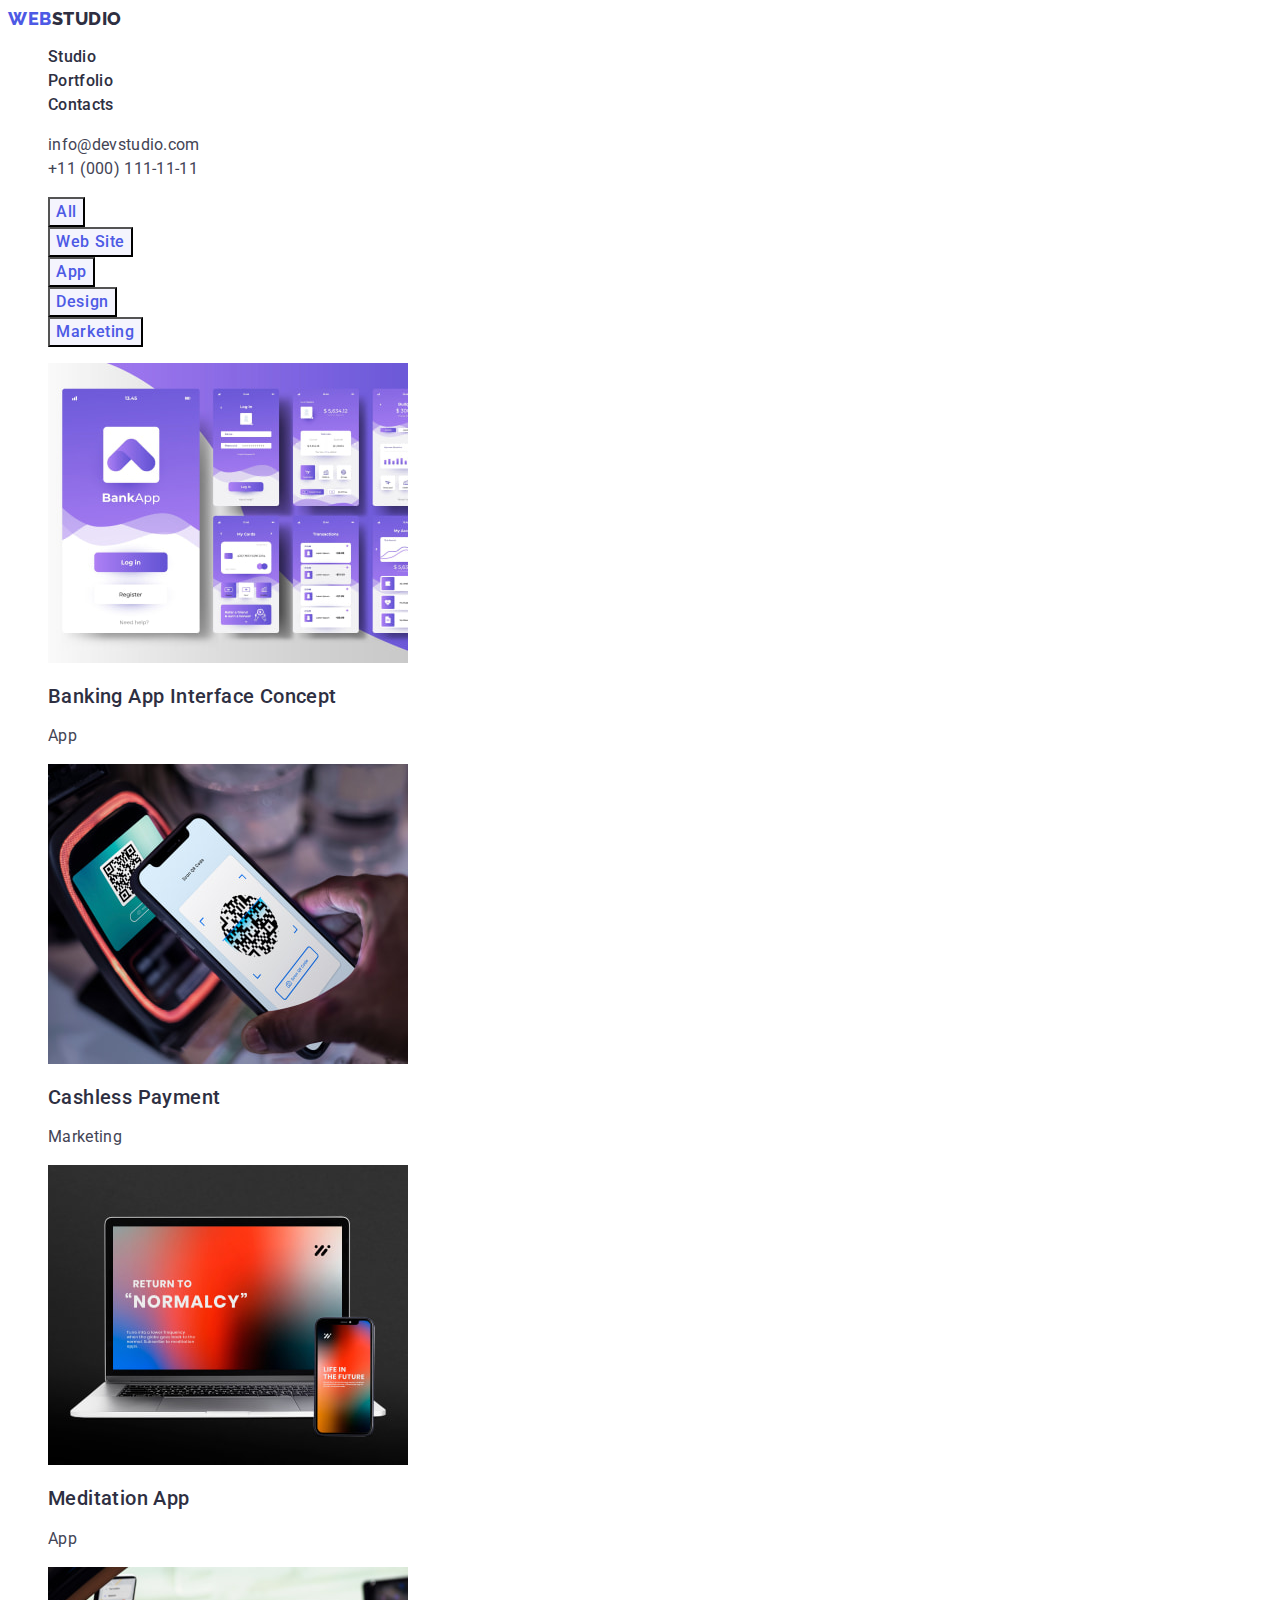
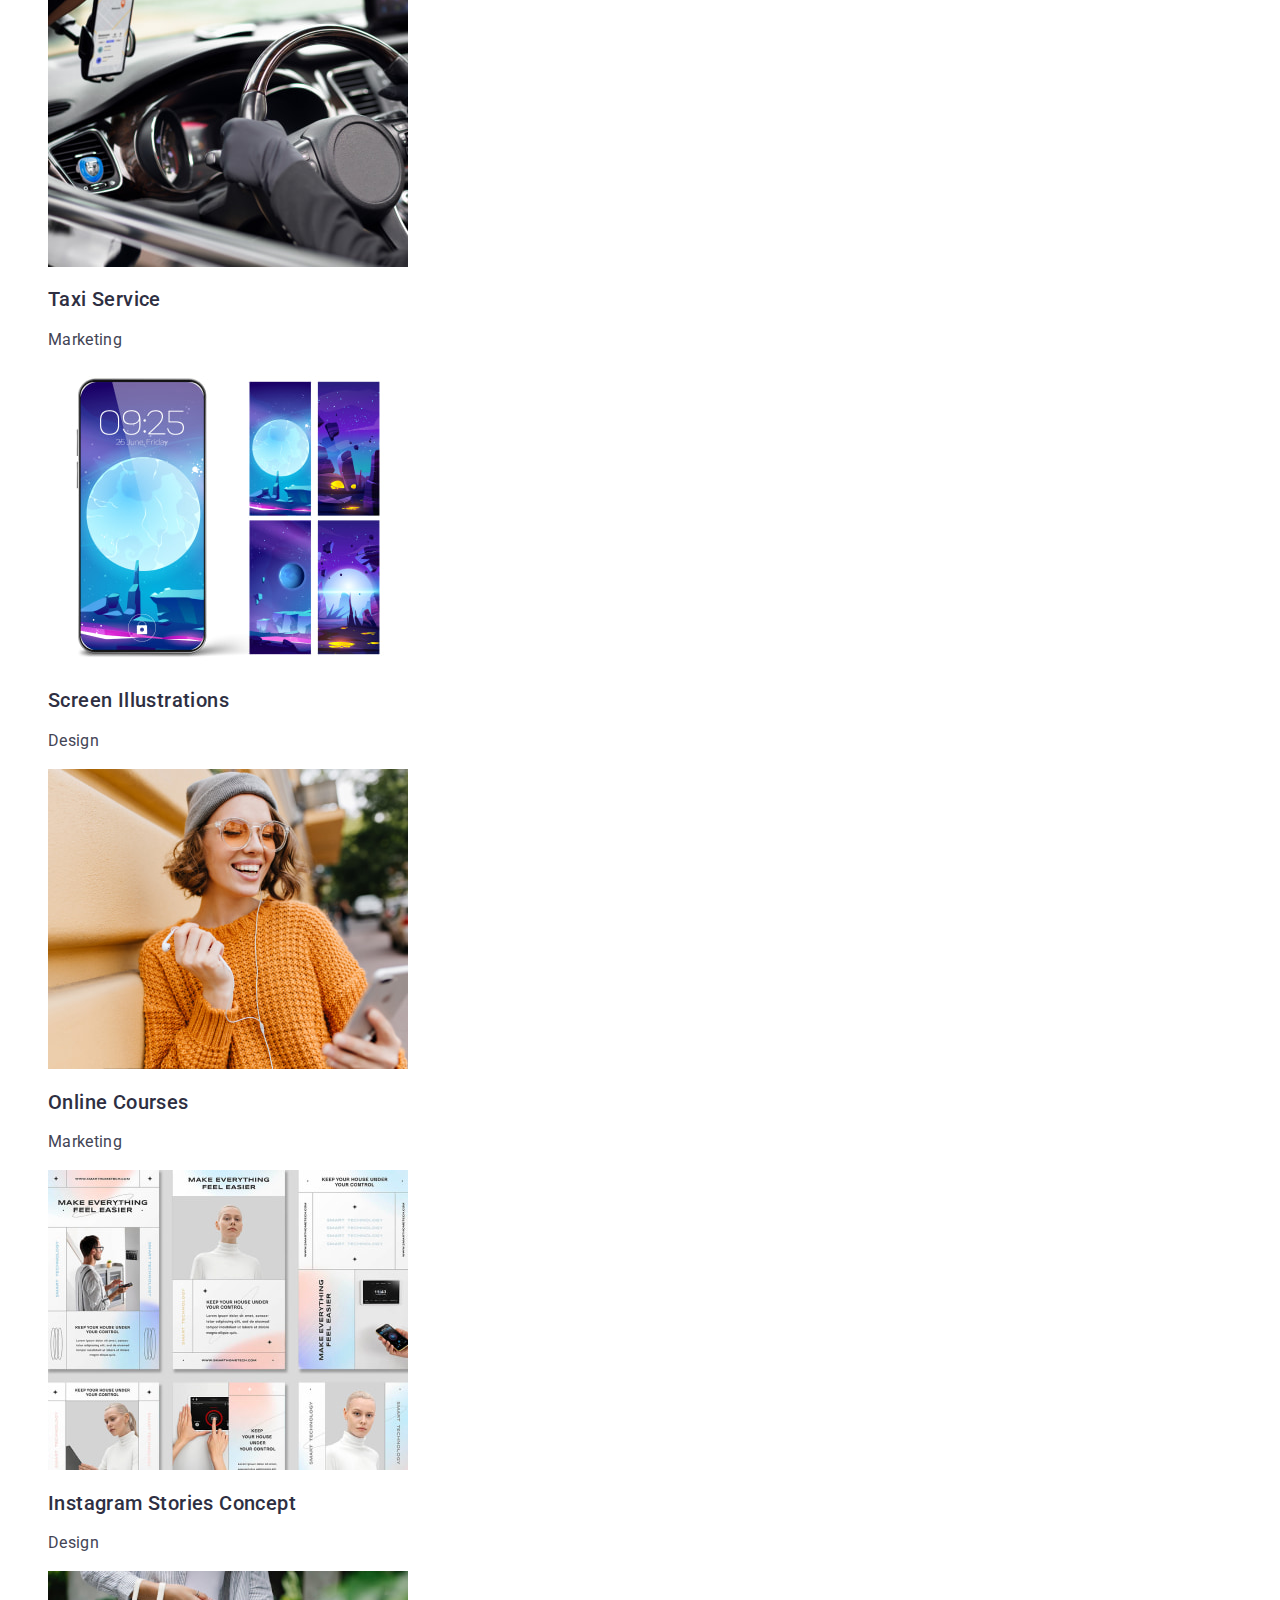
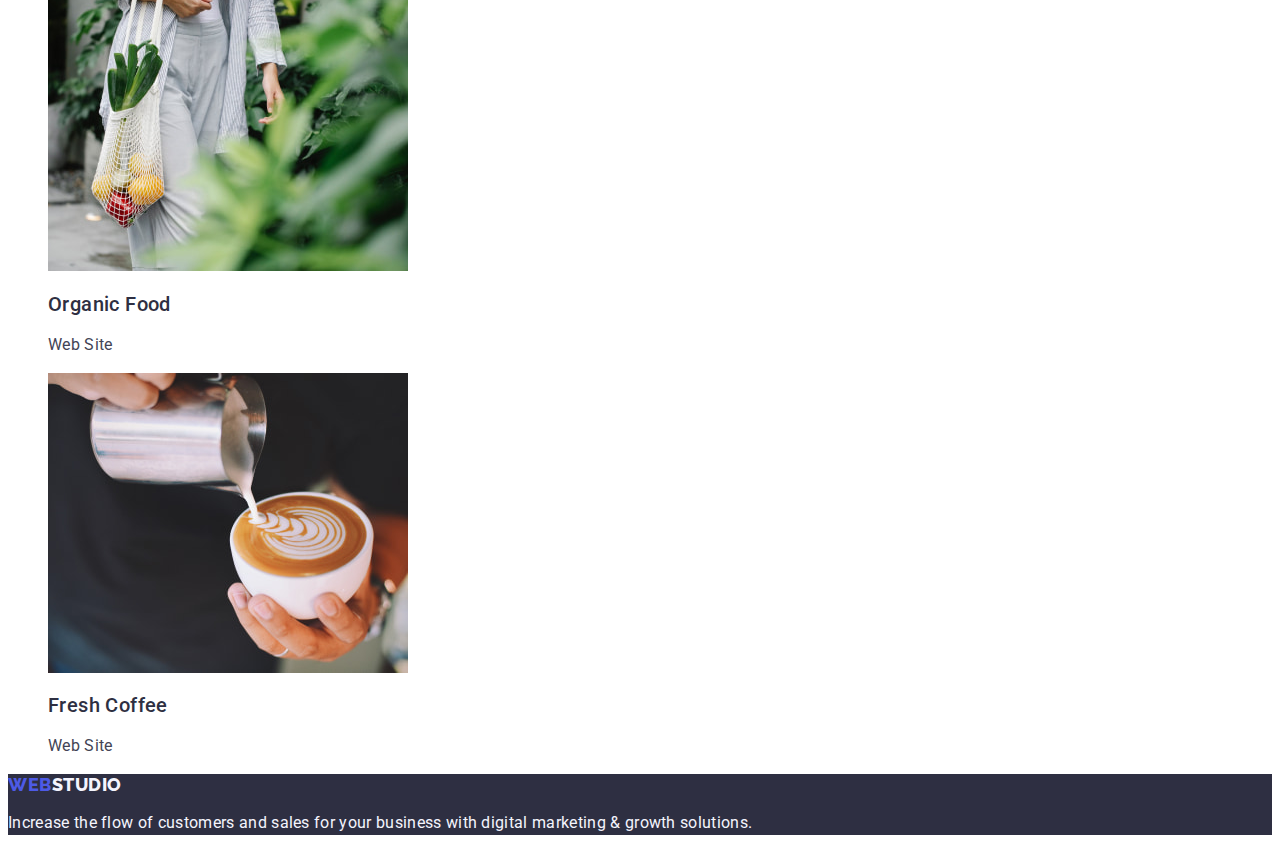
==== portfolio.html @ 28e4c21c "Initial commit" ====
<!DOCTYPE html>
<html lang="en">
  <head>
    <meta charset="UTF-8" />
    <meta name="viewport" content="width=device-width, initial-scale=1.0" />
    <title>Portfolio</title>
    <!-- Fonts -->
    <link rel="preconnect" href="https://fonts.googleapis.com" />
    <link rel="preconnect" href="https://fonts.gstatic.com" crossorigin />
    <link
      href="https://fonts.googleapis.com/css2?family=Montserrat:wght@400;700&family=Raleway:wght@800&family=Roboto:wght@400;500;700;900&display=swap"
      rel="stylesheet"
    />
    <!-- Custom styles -->
    <link rel="stylesheet" href="./css/styles.css" />
  </head>
  <body>
    <!-- Header -->
    <header class="header">
      <!-- navigation menu -->
      <nav class="nav">
        <!-- Site logo -->
        <a class="logo link" href="./index.html"
          >Web<span class="span-logo">Studio</span>
        </a>
        <ul class="list">
          <li>
            <a href="./index.html" class="nav-item link">Studio</a>
          </li>
          <li>
            <a href="./portfolio.html" class="nav-item link">Portfolio</a>
          </li>
          <li><a href="" class="nav-item link">Contacts</a></li>
        </ul>
      </nav>
      <!-- phone and e-mail -->
      <address class="address-block">
        <ul class="list">
          <li>
            <a href="mailto:info@devstudio.com" class="address-item link"
              >info@devstudio.com</a
            >
          </li>
          <li>
            <a href="tel:+110001111111" class="address-item link"
              >+11 (000) 111-11-11</a
            >
          </li>
        </ul>
      </address>
    </header>

    <!-- Main section -->
    <main>
      <section>
        <h1 hidden>Portfolio</h1>
        <ul class="list">
          <li>
            <button class="portfolio-list-item" type="button">All</button>
          </li>
          <li>
            <button class="portfolio-list-item" type="button">Web Site</button>
          </li>
          <li>
            <button class="portfolio-list-item" type="button">App</button>
          </li>
          <li>
            <button class="portfolio-list-item" type="button">Design</button>
          </li>
          <li>
            <button class="portfolio-list-item" type="button">Marketing</button>
          </li>
        </ul>
        <!-- Our projects -->
        <ul class="list">
          <li>
            <a class="link" href="./portfolio.html">
              <img
                src="./images/portfolio/img-1.jpg"
                alt="bank app interface"
                width="360"
                height="300"
              />
              <h2 class="project-name">Banking App Interface Concept</h2>
              <p class="project-type">App</p>
            </a>
          </li>
          <li>
            <a class="link" href="./portfolio.html">
              <img
                src="./images/portfolio/img-2.jpg"
                alt="Payment process"
                width="360"
                height="300"
              />
              <h2 class="project-name">Cashless Payment</h2>
              <p class="project-type">Marketing</p>
            </a>
          </li>
          <li>
            <a class="link" href="./portfolio.html">
              <img
                src="./images/portfolio/img-3.jpg"
                alt="Notepad"
                width="360"
                height="300"
              />
              <h2 class="project-name">Meditation App</h2>
              <p class="project-type">App</p>
            </a>
          </li>
          <li>
            <a class="link" href="./portfolio.html">
              <img
                src="./images/portfolio/img-4.jpg"
                alt="Driver place"
                width="360"
                height="300"
              />
              <h2 class="project-name">Taxi Service</h2>
              <p class="project-type">Marketing</p>
            </a>
          </li>
          <li>
            <a class="link" href="./portfolio.html">
              <img
                src="./images/portfolio/img-5.jpg"
                alt="Phone picture"
                width="360"
                height="300"
              />
              <h2 class="project-name">Screen Illustrations</h2>
              <p class="project-type">Design</p>
            </a>
          </li>
          <li>
            <a class="link" href="./portfolio.html">
              <img
                src="./images/portfolio/img-6.jpg"
                alt="Happy person"
                width="360"
                height="300"
              />
              <h2 class="project-name">Online Courses</h2>
              <p class="project-type">Marketing</p>
            </a>
          </li>
          <li>
            <a class="link" href="./portfolio.html">
              <img
                src="./images/portfolio/img-7.jpg"
                alt="Project structure"
                width="360"
                height="300"
              />
              <h2 class="project-name">Instagram Stories Concept</h2>
              <p class="project-type">Design</p>
            </a>
          </li>
          <li>
            <a class="link" href="./portfolio.html">
              <img
                src="./images/portfolio/img-8.jpg"
                alt="Bag with fruits"
                width="360"
                height="300"
              />
              <h2 class="project-name">Organic Food</h2>
              <p class="project-type">Web Site</p>
            </a>
          </li>
          <li>
            <a class="link" href="./portfolio.html">
              <img
                src="./images/portfolio/img-9.jpg"
                alt="Coffee process"
                width="360"
                height="300"
              />
              <h2 class="project-name">Fresh Coffee</h2>
              <p class="project-type">Web Site</p>
            </a>
          </li>
        </ul>
      </section>
    </main>
    <!-- Footer -->
    <!-- Footer -->
    <footer class="footer">
      <!-- Site logo -->
      <a class="logo link" href="./index.html"
        >Web<span class="span-logo-footer">Studio</span>
      </a>
      <p class="footer-desc">
        Increase the flow of customers and sales for your business with digital
        marketing & growth solutions.
      </p>
    </footer>
  </body>
</html>
---- css/styles.css ----
:root {
    --bgc: #FFFFFF;
    --text-color: #4d5ae5;
    --dark-color: #2e2f42;
    --dark-blue-item: #434455;
    --color-light: #F4F4FD;
}

/* Base styles */
body {
    font-family: "Roboto", sans-serif;
    color: #434455;
    background-color: var(--bgc);
}



.link {
    text-decoration: none;
}

.list {
    list-style: none;
}

/* Advanced styles */

/* Nav */

.logo {
    font-family: "Raleway", sans-serif;
    font-weight: 800;
    font-size: 18px;
    line-height: 1.17;
    letter-spacing: 0.03em;
    text-transform: uppercase;
    color: var(--text-color);
}

.span-logo {
    color: var(--dark-color);
}

.nav-item {
    font-weight: 500;
    font-size: 16px;
    line-height: 1.5;
    letter-spacing: 0.02em;
    color: var(--dark-color);
}

.nav-item:hover,
.nav-item:focus {
    color: #404bbf;
}

/* Address */
.address-block {
    font-style: normal;
}

.address-item {
    font-size: 16px;
    line-height: 1.5;
    letter-spacing: 0.02em;
    color: var(--dark-blue-item);

}

.address-item:hover,
.address-item:focus {
    color: #404bbf;
}

/* Hero section */
.hero-section {
    background-color: var(--dark-color);
}

.hero-title {
    font-size: 56px;
    line-height: 1.07;
    text-align: center;
    letter-spacing: 0.02em;
    color: #ffffff;
}

.hero-button {
    background-color: #4D5AE5;
    font-family: "Roboto", sans-serif;
    font-weight: 500;
    font-size: 16px;
    line-height: 1.5;
    letter-spacing: 0.04em;
    color: #ffffff;
    cursor: pointer;
}

.hero-button:hover,
.hero-button:focus {
    background-color: #404BBF;
}

/* Benefits section */
.benefits-item {
    font-weight: 500;
    font-size: 20px;
    line-height: 1.2;
    letter-spacing: 0.02em;
    color: var(--dark-color);
}

.benefits-desc {
    font-size: 16px;
    line-height: 1.5;
    letter-spacing: 0.02em;
    color: var(--dark-blue-item);
}

/* Workflow section */
.workflow-title {
    font-size: 36px;
    line-height: 1.11;
    text-align: center;
    letter-spacing: 0.02em;
    text-transform: capitalize;
    color: var(--dark-color);
}

/* Our team section */
.team-section {
    background-color: #F4F4FD;
}

.team-item {
    background-color: #FFFFFF;
}

/* Footer section */
.footer {
    background-color: var(--dark-color);
}

.span-logo-footer {
    color: #f4f4fd
}

.footer-desc {
    line-height: 1.5;
    color: var(--color-light);
    letter-spacing: 0.02em;
}

/* Portfolio Main */
.portfolio-list-item {
    font-family: "Roboto", sans-serif;
    font-weight: 500;
    font-size: 16px;
    line-height: 1.5;
    letter-spacing: 0.04em;
    color: var(--text-color);
    background-color: var(--color-light);
}

.portfolio-list-item:hover,
.portfolio-list-item:focus {
    color: #FFFFFF;
    background-color: #404BBF;
    cursor: pointer
}

.project-name {
    font-weight: 500;
    font-size: 20px;
    line-height: 1.2;
    letter-spacing: 0.02em;
    color: var(--dark-color);
}

.project-type {
    font-size: 16px;
    line-height: 1.5;
    letter-spacing: 0.02em;
    color: var(--dark-blue-item);
}
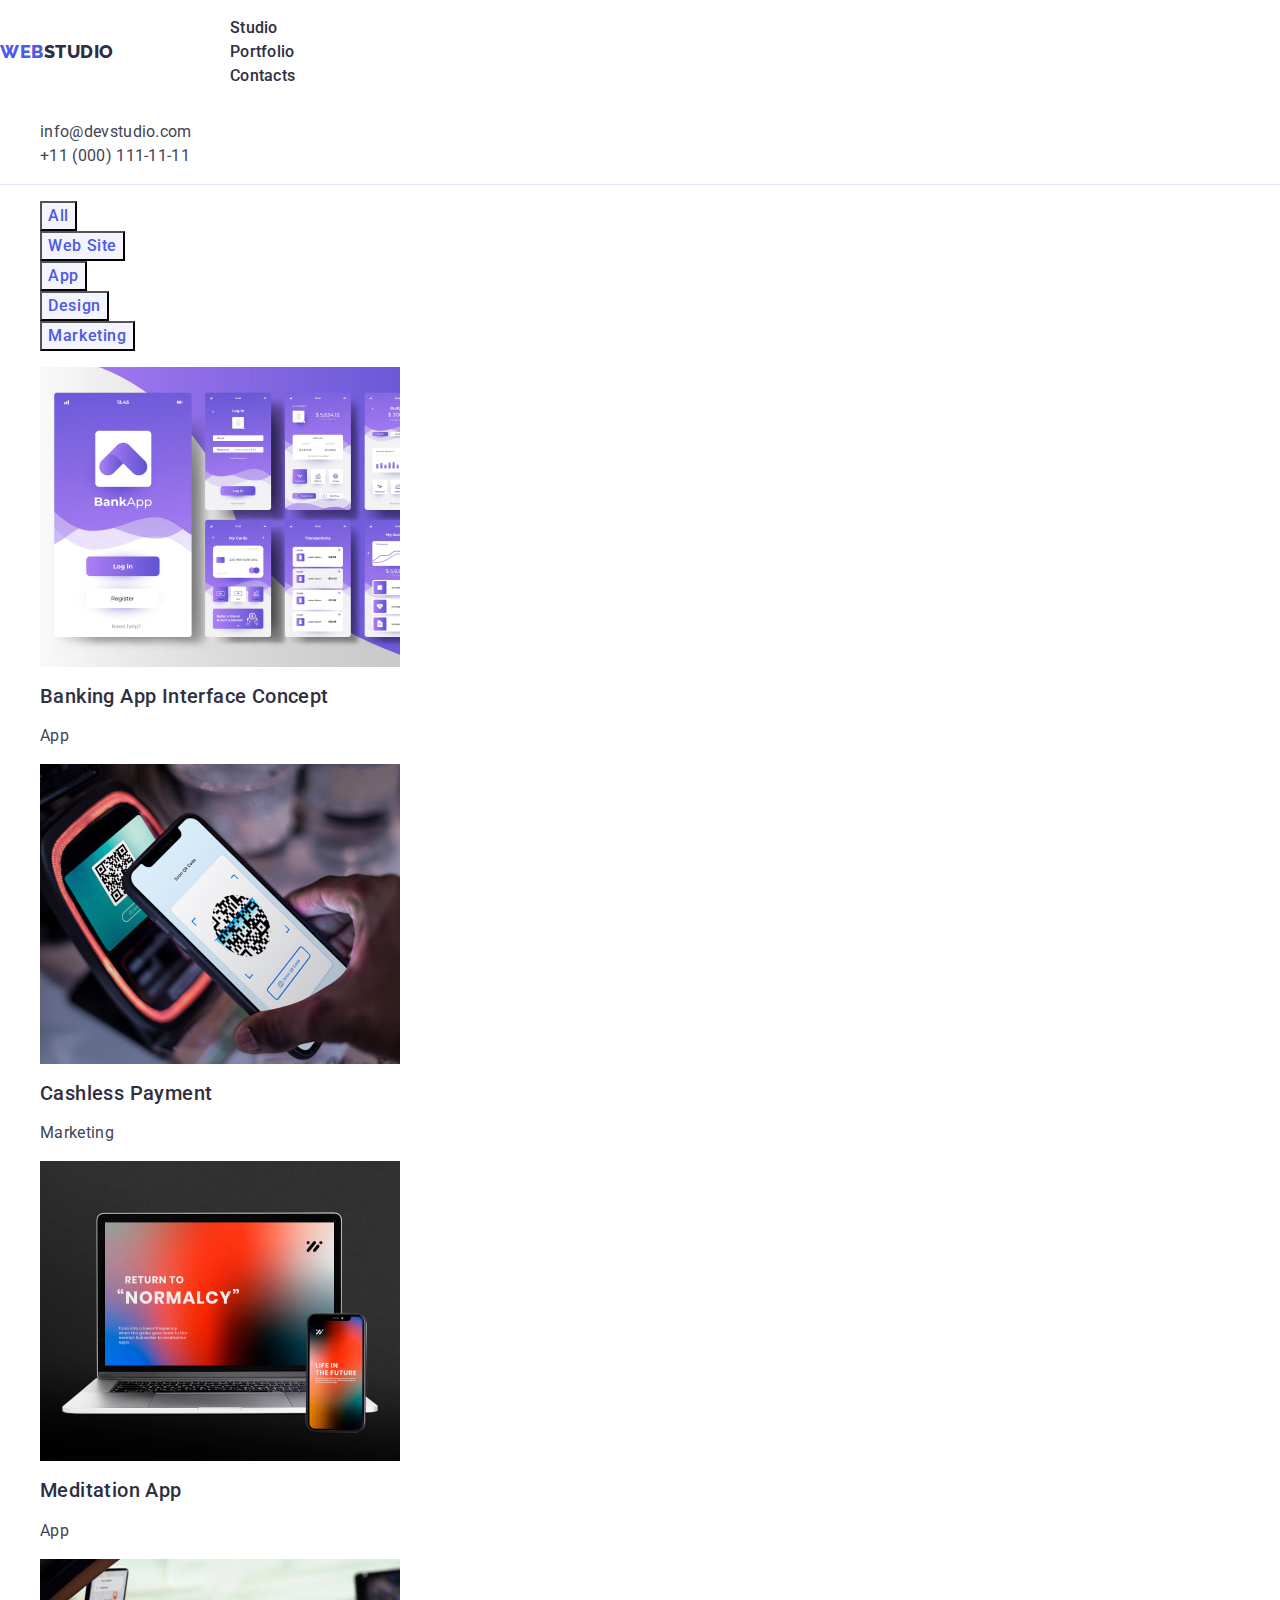
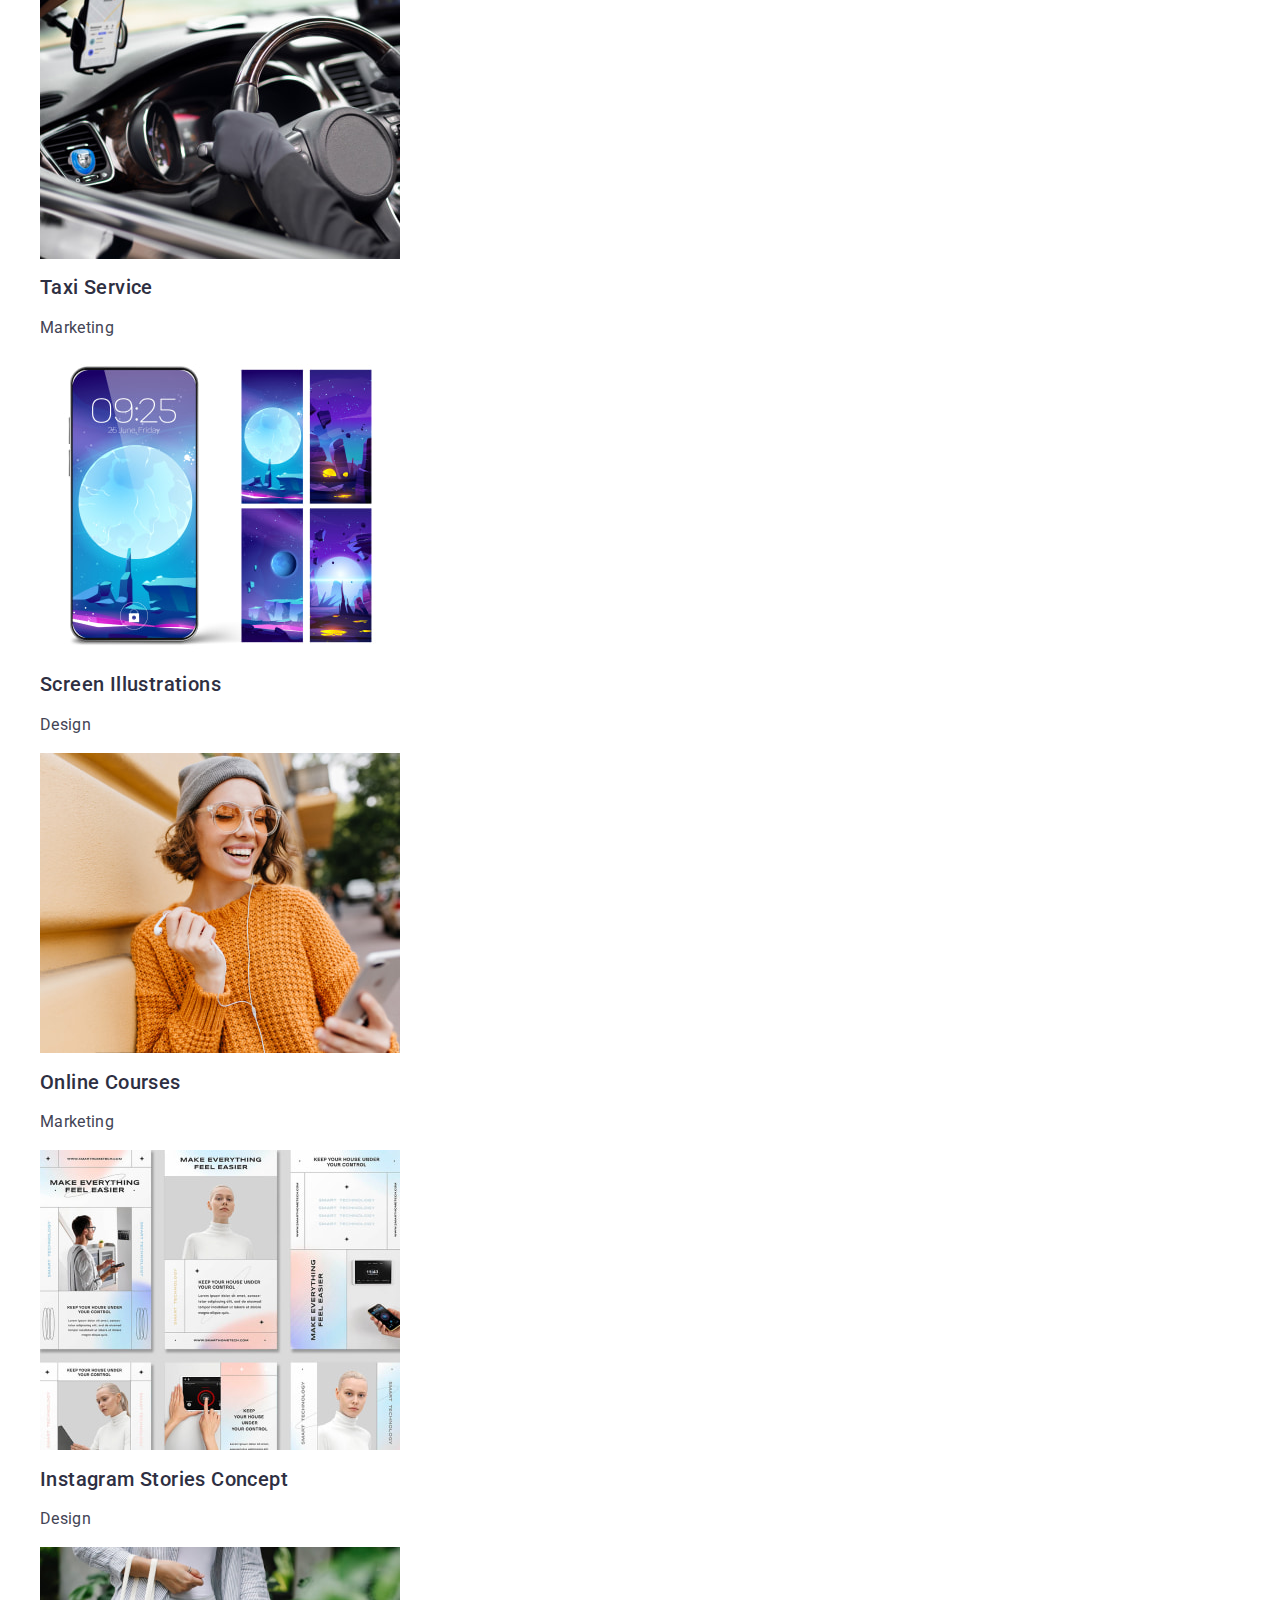
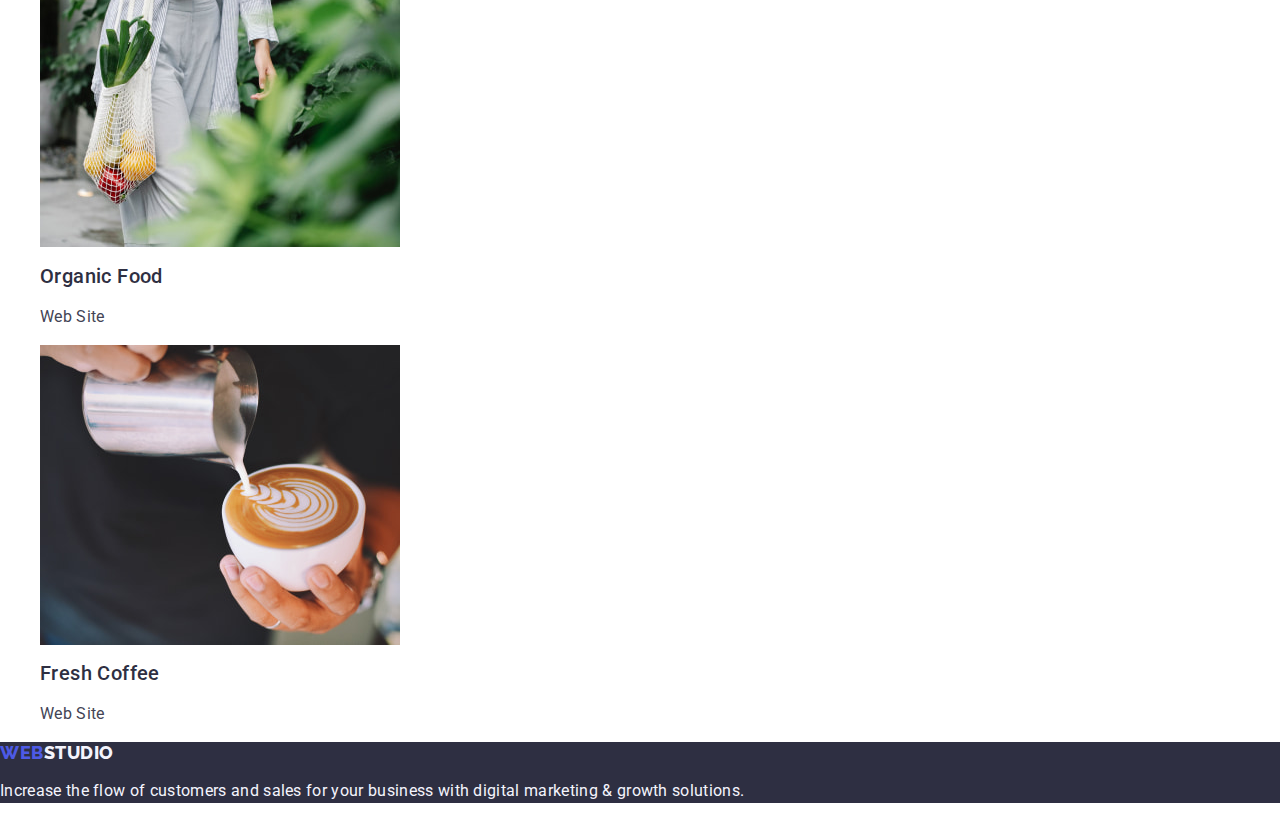
==== commit 0844c6b9: "logo check" ====
--- a/portfolio.html
+++ b/portfolio.html
@@ -12,6 +12,10 @@
       rel="stylesheet"
     />
     <!-- Custom styles -->
+    <link
+      rel="stylesheet"
+      href="https://cdnjs.cloudflare.com/ajax/libs/modern-normalize/2.0.0/modern-normalize.min.css"
+    />
     <link rel="stylesheet" href="./css/styles.css" />
   </head>
   <body>
--- a/css/styles.css
+++ b/css/styles.css
@@ -13,7 +13,9 @@
     background-color: var(--bgc);
 }
 
-
+img {
+    display: block;
+}
 
 .link {
     text-decoration: none;
@@ -23,11 +25,32 @@
     list-style: none;
 }
 
+.container {
+    max-width: 1158px;
+    margin: 0 auto;
+    padding: 0 15px;
+}
+
+/* Header */
+.header {
+    border-bottom: 1px solid #e7e9fc;
+}
+
+.header-container {
+    display: flex;
+}
+
 /* Advanced styles */
 
 /* Nav */
 
+.nav {
+    display: flex;
+    align-items: center;
+}
+
 .logo {
+    margin-right: 76px;
     font-family: "Raleway", sans-serif;
     font-weight: 800;
     font-size: 18px;
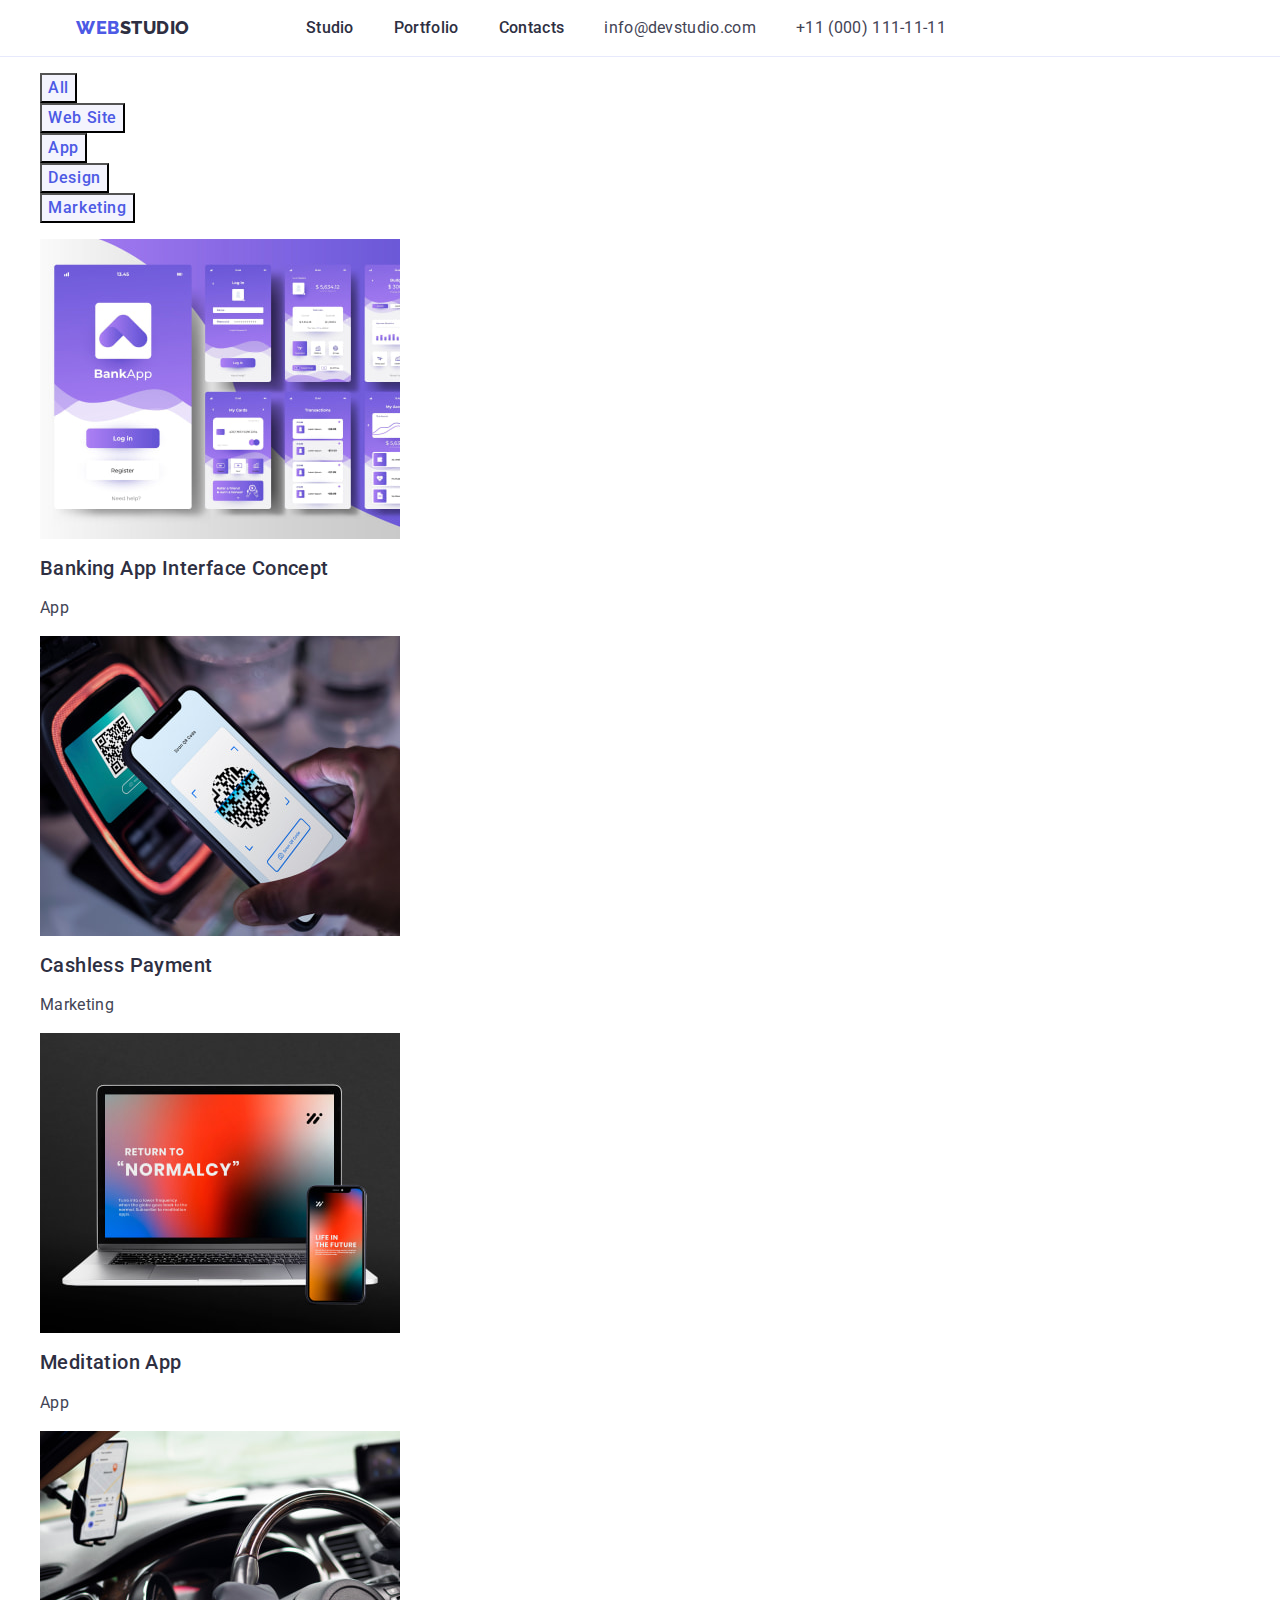
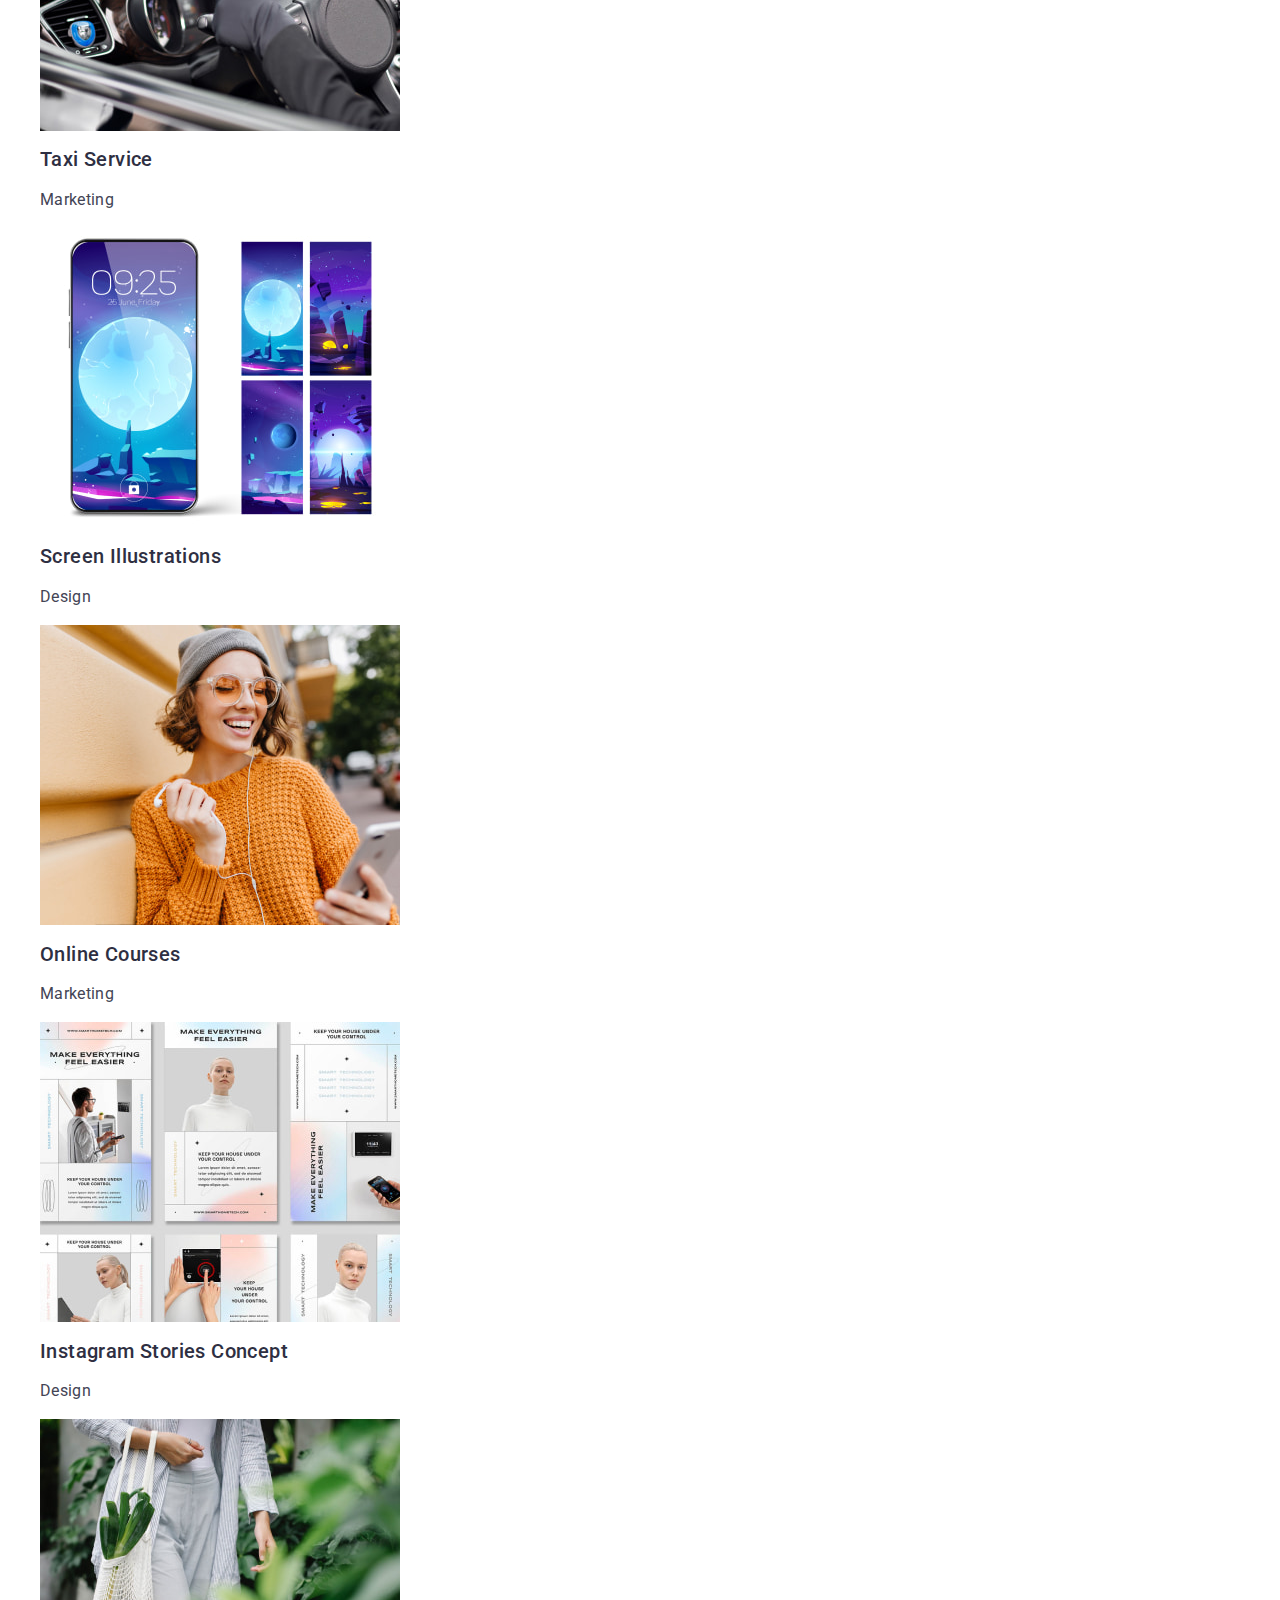
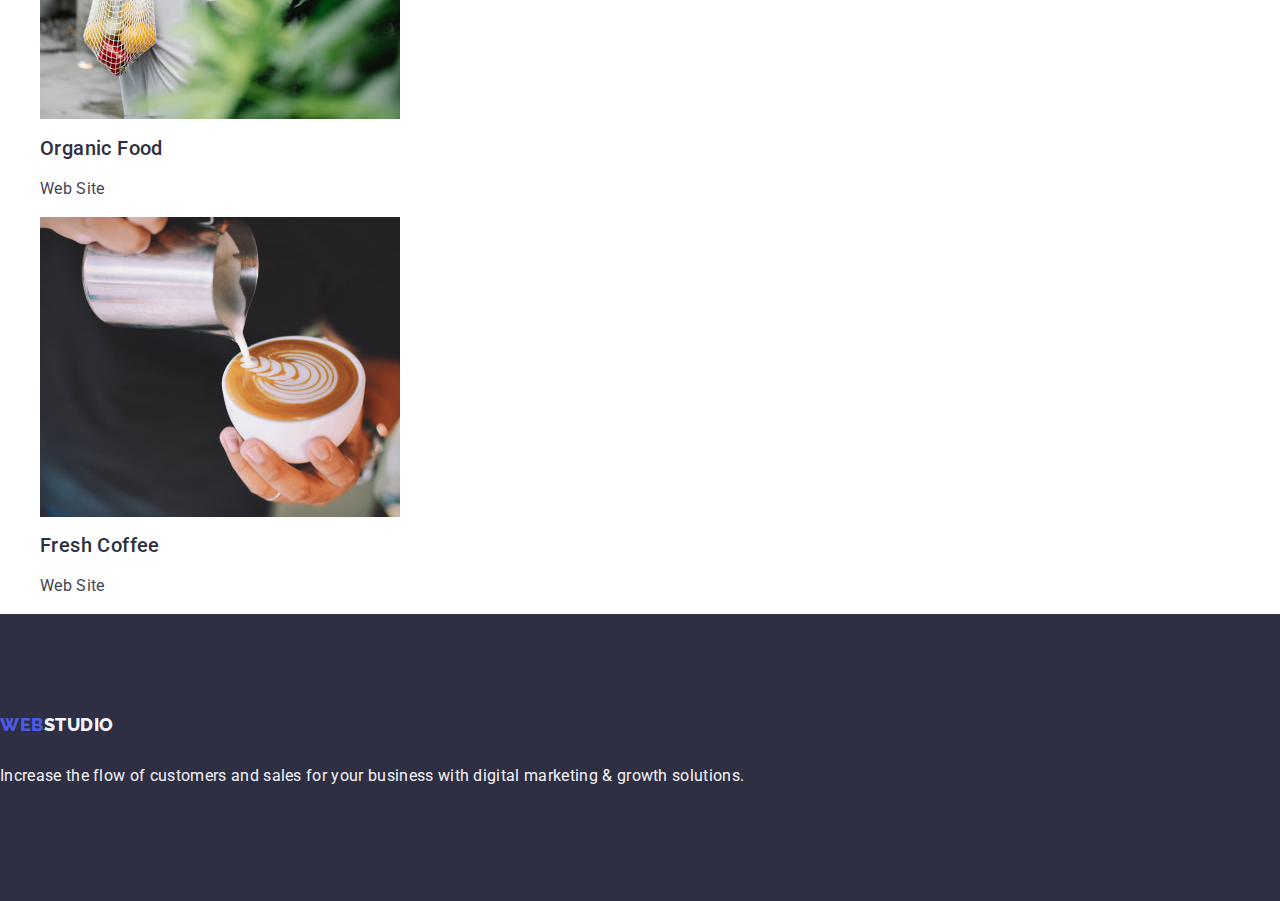
==== commit 8d60b607: "studio done" ====
--- a/portfolio.html
+++ b/portfolio.html
@@ -22,41 +22,43 @@
     <!-- Header -->
     <header class="header">
       <!-- navigation menu -->
-      <nav class="nav">
-        <!-- Site logo -->
-        <a class="logo link" href="./index.html"
-          >Web<span class="span-logo">Studio</span>
-        </a>
-        <ul class="list">
-          <li>
-            <a href="./index.html" class="nav-item link">Studio</a>
-          </li>
-          <li>
-            <a href="./portfolio.html" class="nav-item link">Portfolio</a>
-          </li>
-          <li><a href="" class="nav-item link">Contacts</a></li>
-        </ul>
-      </nav>
-      <!-- phone and e-mail -->
-      <address class="address-block">
-        <ul class="list">
-          <li>
-            <a href="mailto:info@devstudio.com" class="address-item link"
-              >info@devstudio.com</a
-            >
-          </li>
-          <li>
-            <a href="tel:+110001111111" class="address-item link"
-              >+11 (000) 111-11-11</a
-            >
-          </li>
-        </ul>
-      </address>
+      <div class="header-container container">
+        <nav class="nav">
+          <!-- Site logo -->
+          <a class="logo link" href="./index.html"
+            >Web<span class="span-logo">Studio</span>
+          </a>
+          <ul class="list list-header">
+            <li>
+              <a href="./index.html" class="nav-item link">Studio</a>
+            </li>
+            <li>
+              <a href="./portfolio.html" class="nav-item link">Portfolio</a>
+            </li>
+            <li><a href="" class="nav-item link">Contacts</a></li>
+          </ul>
+        </nav>
+        <!-- phone and e-mail -->
+        <address class="address-block">
+          <ul class="address-list list">
+            <li>
+              <a href="mailto:info@devstudio.com" class="address-item link"
+                >info@devstudio.com</a
+              >
+            </li>
+            <li>
+              <a href="tel:+110001111111" class="address-item link"
+                >+11 (000) 111-11-11</a
+              >
+            </li>
+          </ul>
+        </address>
+      </div>
     </header>
 
     <!-- Main section -->
     <main>
-      <section>
+      <section class="main-section">
         <h1 hidden>Portfolio</h1>
         <ul class="list">
           <li>
@@ -192,7 +194,7 @@
     <!-- Footer -->
     <footer class="footer">
       <!-- Site logo -->
-      <a class="logo link" href="./index.html"
+      <a class="logo link block-property" href="./index.html"
         >Web<span class="span-logo-footer">Studio</span>
       </a>
       <p class="footer-desc">
--- a/css/styles.css
+++ b/css/styles.css
@@ -31,6 +31,20 @@
     padding: 0 15px;
 }
 
+.visually-hidden {
+    position: absolute;
+    width: 1px;
+    height: 1px;
+    margin: -1px;
+    border: 0;
+    padding: 0;
+
+    white-space: nowrap;
+    clip-path: inset(100%);
+    clip: rect(0 0 0 0);
+    overflow: hidden;
+}
+
 /* Header */
 .header {
     border-bottom: 1px solid #e7e9fc;
@@ -40,14 +54,17 @@
     display: flex;
 }
 
+.list-header {
+    display: flex;
+    gap: 40px;
+
+}
+
 /* Advanced styles */
 
 /* Nav */
 
-.nav {
-    display: flex;
-    align-items: center;
-}
+
 
 .logo {
     margin-right: 76px;
@@ -64,7 +81,13 @@
     color: var(--dark-color);
 }
 
+.nav {
+    display: flex;
+    align-items: center;
+}
+
 .nav-item {
+    padding: 24px 0;
     font-weight: 500;
     font-size: 16px;
     line-height: 1.5;
@@ -82,6 +105,11 @@
     font-style: normal;
 }
 
+.address-list {
+    display: flex;
+    gap: 40px;
+}
+
 .address-item {
     font-size: 16px;
     line-height: 1.5;
@@ -97,10 +125,12 @@
 
 /* Hero section */
 .hero-section {
+    padding: 188px 0;
     background-color: var(--dark-color);
 }
 
 .hero-title {
+    max-width: 496px;
     font-size: 56px;
     line-height: 1.07;
     text-align: center;
@@ -109,7 +139,12 @@
 }
 
 .hero-button {
-    background-color: #4D5AE5;
+    border-radius: 4px;
+    background-color: var(--text-color);
+    border: none;
+    height: 56px;
+    min-width: 169px;
+    display: block;
     font-family: "Roboto", sans-serif;
     font-weight: 500;
     font-size: 16px;
@@ -125,7 +160,24 @@
 }
 
 /* Benefits section */
-.benefits-item {
+
+.benefits-section {
+    padding: 120px 0;
+}
+
+.benefits-list {
+    display: flex;
+    gap: 24px;
+}
+
+.benefits-list-item {
+    width: calc((100% - 72px) / 4);
+}
+
+
+.benefits-title-item {
+
+    margin-bottom: 8px;
     font-weight: 500;
     font-size: 20px;
     line-height: 1.2;
@@ -141,7 +193,13 @@
 }
 
 /* Workflow section */
+
+.workflow-section {
+    padding-bottom: 120px 0;
+}
+
 .workflow-title {
+    margin-bottom: 72px;
     font-size: 36px;
     line-height: 1.11;
     text-align: center;
@@ -150,18 +208,55 @@
     color: var(--dark-color);
 }
 
+.workflow-list-item {
+    width: calc((100% - 48px) / 3);
+}
+
+.workflow-list {
+    display: flex;
+    gap: 24px;
+}
+
 /* Our team section */
 .team-section {
+    padding: 120px 0;
     background-color: #F4F4FD;
 }
 
+.team-list {
+    display: flex;
+    gap: 24px;
+}
+
 .team-item {
+    border-radius: 0px 0px 4px 4px;
+    width: calc((100% - 72px) / 4);
     background-color: #FFFFFF;
+}
+
+.team-title {
+    text-align: center;
+    margin-bottom: 8px;
+}
+
+.team-desc {
+    text-align: center;
+
+}
+
+.member-info {
+    padding: 32px 0;
 }
 
 /* Footer section */
 .footer {
+    padding: 100px 0;
     background-color: var(--dark-color);
+}
+
+.block-property {
+    display: inline-block;
+    margin-bottom: 16px;
 }
 
 .span-logo-footer {
@@ -169,7 +264,7 @@
 }
 
 .footer-desc {
-    line-height: 1.5;
+    max-width: 264px line-height: 1.5;
     color: var(--color-light);
     letter-spacing: 0.02em;
 }
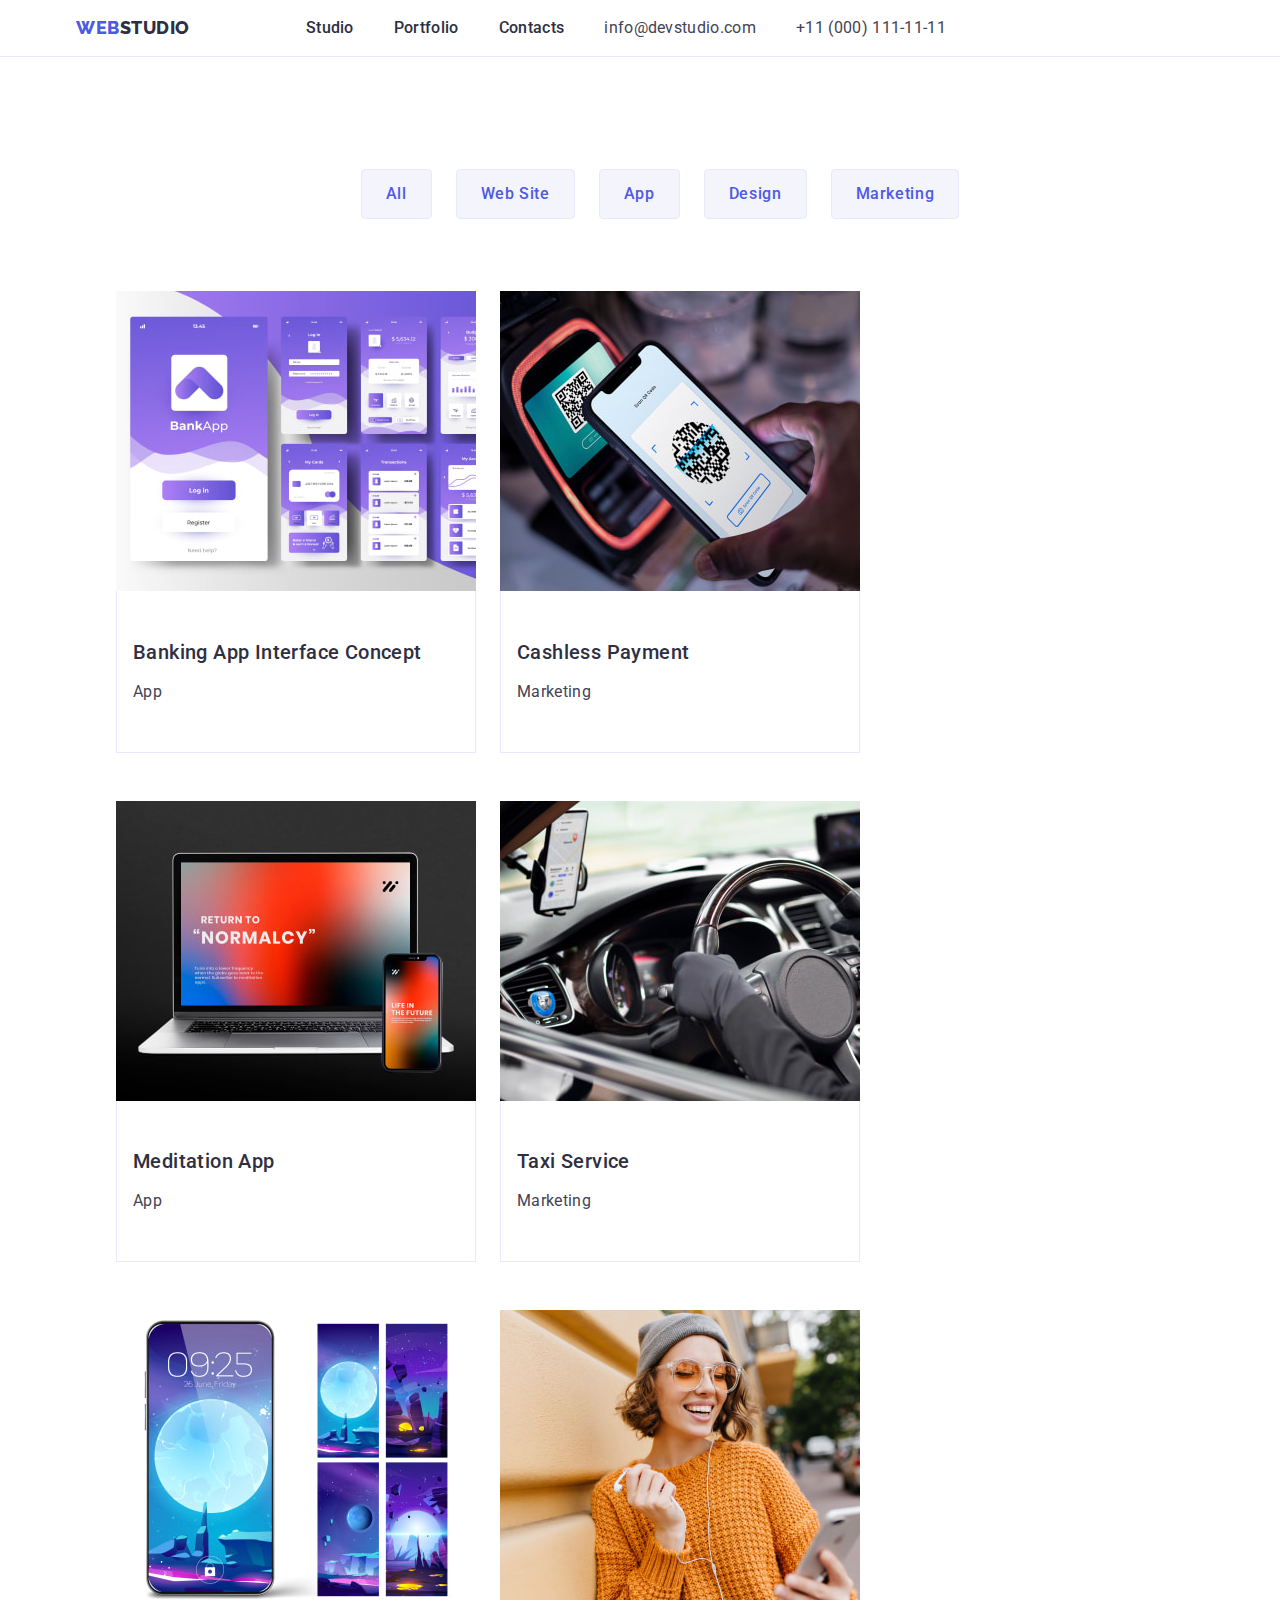
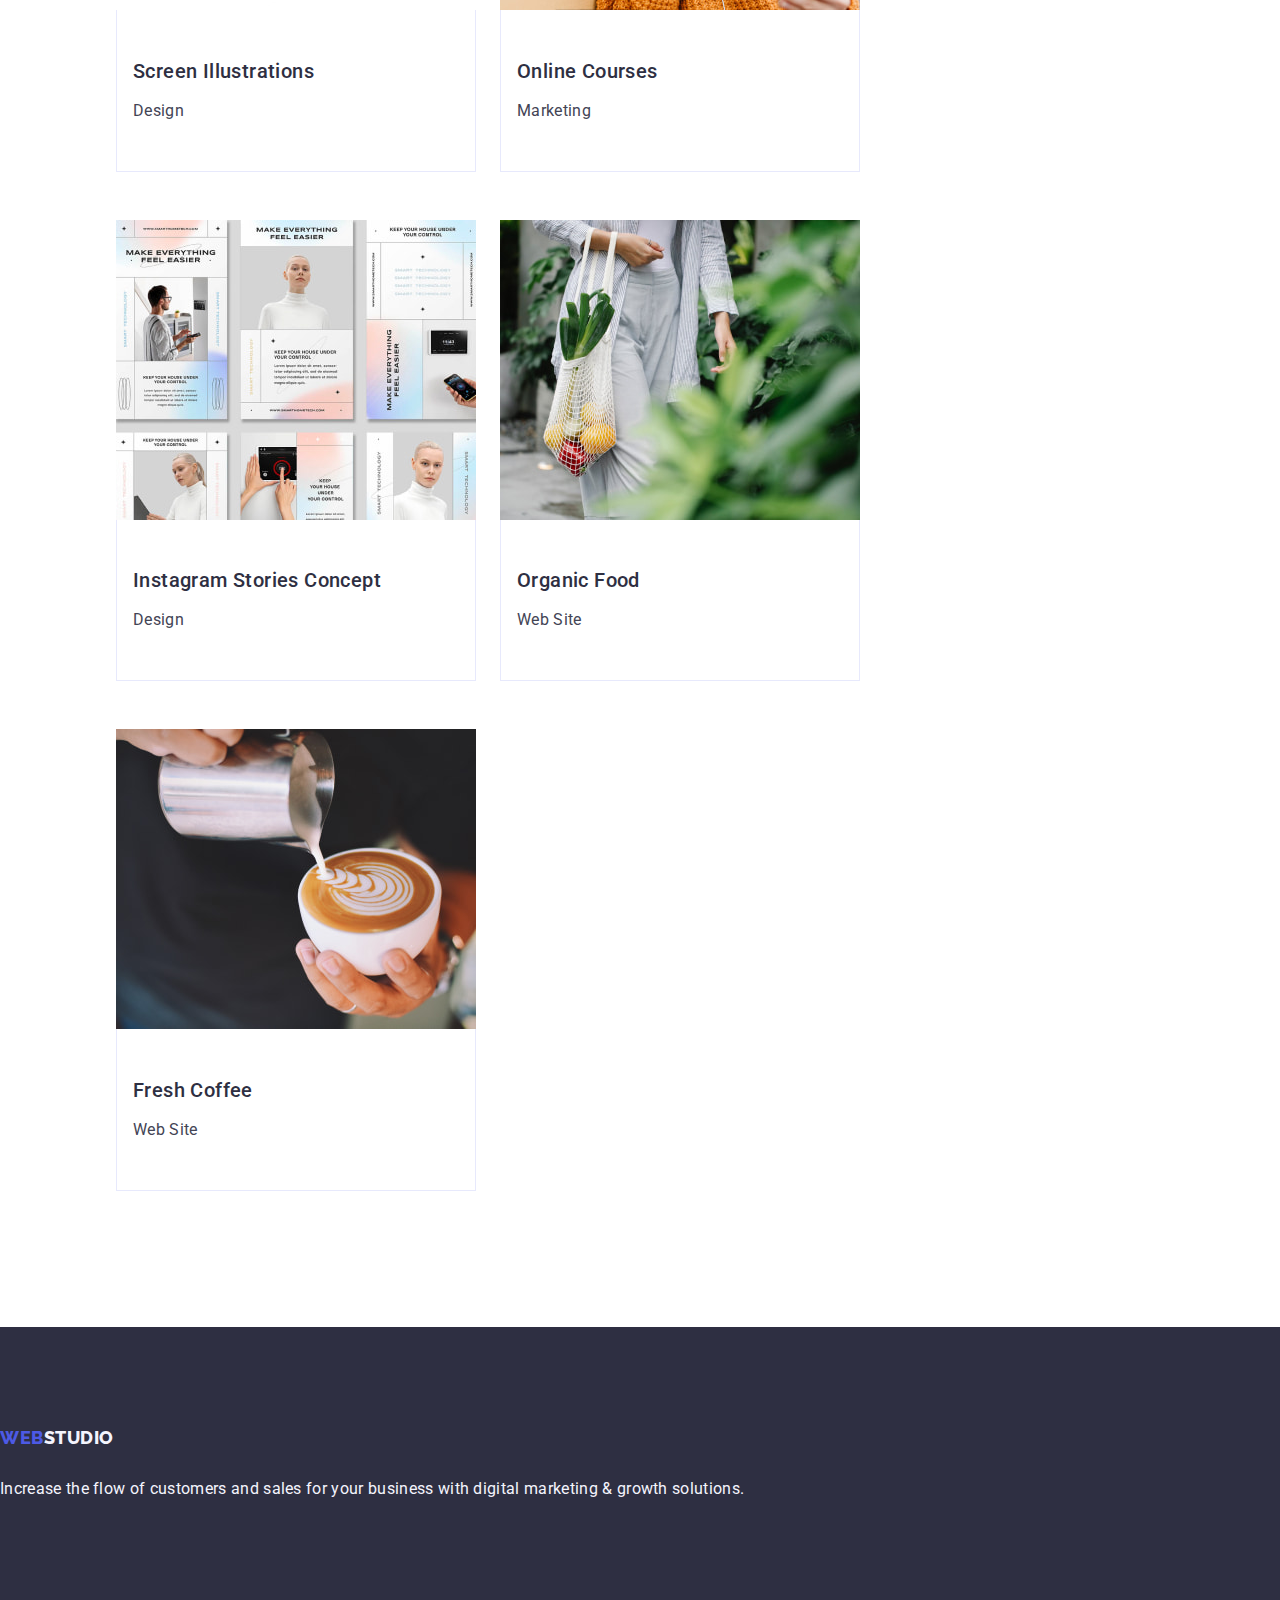
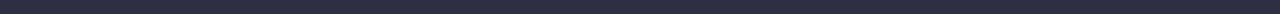
==== commit 732177ff: "almost done" ====
--- a/portfolio.html
+++ b/portfolio.html
@@ -58,137 +58,161 @@
 
     <!-- Main section -->
     <main>
-      <section class="main-section">
-        <h1 hidden>Portfolio</h1>
-        <ul class="list">
-          <li>
-            <button class="portfolio-list-item" type="button">All</button>
-          </li>
-          <li>
-            <button class="portfolio-list-item" type="button">Web Site</button>
-          </li>
-          <li>
-            <button class="portfolio-list-item" type="button">App</button>
-          </li>
-          <li>
-            <button class="portfolio-list-item" type="button">Design</button>
-          </li>
-          <li>
-            <button class="portfolio-list-item" type="button">Marketing</button>
-          </li>
-        </ul>
-        <!-- Our projects -->
-        <ul class="list">
-          <li>
-            <a class="link" href="./portfolio.html">
-              <img
-                src="./images/portfolio/img-1.jpg"
-                alt="bank app interface"
-                width="360"
-                height="300"
-              />
-              <h2 class="project-name">Banking App Interface Concept</h2>
-              <p class="project-type">App</p>
-            </a>
-          </li>
-          <li>
-            <a class="link" href="./portfolio.html">
-              <img
-                src="./images/portfolio/img-2.jpg"
-                alt="Payment process"
-                width="360"
-                height="300"
-              />
-              <h2 class="project-name">Cashless Payment</h2>
-              <p class="project-type">Marketing</p>
-            </a>
-          </li>
-          <li>
-            <a class="link" href="./portfolio.html">
-              <img
-                src="./images/portfolio/img-3.jpg"
-                alt="Notepad"
-                width="360"
-                height="300"
-              />
-              <h2 class="project-name">Meditation App</h2>
-              <p class="project-type">App</p>
-            </a>
-          </li>
-          <li>
-            <a class="link" href="./portfolio.html">
-              <img
-                src="./images/portfolio/img-4.jpg"
-                alt="Driver place"
-                width="360"
-                height="300"
-              />
-              <h2 class="project-name">Taxi Service</h2>
-              <p class="project-type">Marketing</p>
-            </a>
-          </li>
-          <li>
-            <a class="link" href="./portfolio.html">
-              <img
-                src="./images/portfolio/img-5.jpg"
-                alt="Phone picture"
-                width="360"
-                height="300"
-              />
-              <h2 class="project-name">Screen Illustrations</h2>
-              <p class="project-type">Design</p>
-            </a>
-          </li>
-          <li>
-            <a class="link" href="./portfolio.html">
-              <img
-                src="./images/portfolio/img-6.jpg"
-                alt="Happy person"
-                width="360"
-                height="300"
-              />
-              <h2 class="project-name">Online Courses</h2>
-              <p class="project-type">Marketing</p>
-            </a>
-          </li>
-          <li>
-            <a class="link" href="./portfolio.html">
-              <img
-                src="./images/portfolio/img-7.jpg"
-                alt="Project structure"
-                width="360"
-                height="300"
-              />
-              <h2 class="project-name">Instagram Stories Concept</h2>
-              <p class="project-type">Design</p>
-            </a>
-          </li>
-          <li>
-            <a class="link" href="./portfolio.html">
-              <img
-                src="./images/portfolio/img-8.jpg"
-                alt="Bag with fruits"
-                width="360"
-                height="300"
-              />
-              <h2 class="project-name">Organic Food</h2>
-              <p class="project-type">Web Site</p>
-            </a>
-          </li>
-          <li>
-            <a class="link" href="./portfolio.html">
-              <img
-                src="./images/portfolio/img-9.jpg"
-                alt="Coffee process"
-                width="360"
-                height="300"
-              />
-              <h2 class="project-name">Fresh Coffee</h2>
-              <p class="project-type">Web Site</p>
-            </a>
-          </li>
-        </ul>
-      </section>
+      <div class="container">
+        <section class="main-section">
+          <h1 class="visually-hidden">Portfolio</h1>
+          <ul class="portfolio-list list">
+            <li>
+              <button class="portfolio-list-item" type="button">All</button>
+            </li>
+            <li>
+              <button class="portfolio-list-item" type="button">
+                Web Site
+              </button>
+            </li>
+            <li>
+              <button class="portfolio-list-item" type="button">App</button>
+            </li>
+            <li>
+              <button class="portfolio-list-item" type="button">Design</button>
+            </li>
+            <li>
+              <button class="portfolio-list-item" type="button">
+                Marketing
+              </button>
+            </li>
+          </ul>
+          <!-- Our projects -->
+          <ul class="projects-list list">
+            <li class="projects-list">
+              <a class="link" href="./portfolio.html">
+                <img
+                  src="./images/portfolio/img-1.jpg"
+                  alt="bank app interface"
+                  width="360"
+                  height="300"
+                />
+                <div class="project-info">
+                  <h2 class="project-name">Banking App Interface Concept</h2>
+                  <p class="project-type">App</p>
+                </div>
+              </a>
+            </li>
+            <li class="projects-list">
+              <a class="link" href="./portfolio.html">
+                <img
+                  src="./images/portfolio/img-2.jpg"
+                  alt="Payment process"
+                  width="360"
+                  height="300"
+                />
+                <div class="project-info">
+                  <h2 class="project-name">Cashless Payment</h2>
+                  <p class="project-type">Marketing</p>
+                </div>
+              </a>
+            </li>
+            <li class="projects-list">
+              <a class="link" href="./portfolio.html">
+                <img
+                  src="./images/portfolio/img-3.jpg"
+                  alt="Notepad"
+                  width="360"
+                  height="300"
+                />
+                <div class="project-info">
+                  <h2 class="project-name">Meditation App</h2>
+                  <p class="project-type">App</p>
+                </div>
+              </a>
+            </li>
+            <li class="projects-list">
+              <a class="link" href="./portfolio.html">
+                <img
+                  src="./images/portfolio/img-4.jpg"
+                  alt="Driver place"
+                  width="360"
+                  height="300"
+                />
+                <div class="project-info">
+                  <h2 class="project-name">Taxi Service</h2>
+                  <p class="project-type">Marketing</p>
+                </div>
+              </a>
+            </li>
+            <li class="projects-list">
+              <a class="link" href="./portfolio.html">
+                <img
+                  src="./images/portfolio/img-5.jpg"
+                  alt="Phone picture"
+                  width="360"
+                  height="300"
+                />
+                <div class="project-info">
+                  <h2 class="project-name">Screen Illustrations</h2>
+                  <p class="project-type">Design</p>
+                </div>
+              </a>
+            </li>
+            <li class="projects-list">
+              <a class="link" href="./portfolio.html">
+                <img
+                  src="./images/portfolio/img-6.jpg"
+                  alt="Happy person"
+                  width="360"
+                  height="300"
+                />
+                <div class="project-info">
+                  <h2 class="project-name">Online Courses</h2>
+                  <p class="project-type">Marketing</p>
+                </div>
+              </a>
+            </li>
+            <li class="projects-list">
+              <a class="link" href="./portfolio.html">
+                <img
+                  src="./images/portfolio/img-7.jpg"
+                  alt="Project structure"
+                  width="360"
+                  height="300"
+                />
+                <div class="project-info">
+                  <h2 class="project-name">Instagram Stories Concept</h2>
+                  <p class="project-type">Design</p>
+                </div>
+              </a>
+            </li>
+            <li class="projects-list">
+              <a class="link" href="./portfolio.html">
+                <img
+                  src="./images/portfolio/img-8.jpg"
+                  alt="Bag with fruits"
+                  width="360"
+                  height="300"
+                />
+                <div class="project-info">
+                  <h2 class="project-name">Organic Food</h2>
+                  <p class="project-type">Web Site</p>
+                </div>
+              </a>
+            </li>
+            <li class="projects-list">
+              <a class="link" href="./portfolio.html">
+                <img
+                  src="./images/portfolio/img-9.jpg"
+                  alt="Coffee process"
+                  width="360"
+                  height="300"
+                />
+                <div class="project-info">
+                  <h2 class="project-name">Fresh Coffee</h2>
+                  <p class="project-type">Web Site</p>
+                </div>
+              </a>
+            </li>
+          </ul>
+        </section>
+      </div>
     </main>
     <!-- Footer -->
     <!-- Footer -->
--- a/css/styles.css
+++ b/css/styles.css
@@ -4,6 +4,7 @@
     --dark-color: #2e2f42;
     --dark-blue-item: #434455;
     --color-light: #F4F4FD;
+    --bottom-color: #e7e9fc;
 }
 
 /* Base styles */
@@ -270,7 +271,23 @@
 }
 
 /* Portfolio Main */
+
+.main-section {
+    padding-top: 96px;
+    padding-bottom: 120px;
+}
+
+.portfolio-list {
+    display: flex;
+    justify-content: center;
+    gap: 24px;
+    margin-bottom: 72px
+}
+
 .portfolio-list-item {
+    border-radius: 4px;
+    padding: 12px 24px;
+    border: 1px solid var(--bottom-color);
     font-family: "Roboto", sans-serif;
     font-weight: 500;
     font-size: 16px;
@@ -282,12 +299,31 @@
 
 .portfolio-list-item:hover,
 .portfolio-list-item:focus {
+    border: 1px solid transparent;
     color: #FFFFFF;
     background-color: #404BBF;
     cursor: pointer
 }
 
+.projects-list {
+    row-gap: 48px;
+    display: flex;
+    flex-wrap: wrap;
+    column-gap: 24px;
+}
+
+.projects-list-item {
+    width: calc((100% - 48px) / 3);
+}
+
+.project-info {
+    padding: 32px 16px;
+    border: 1px solid #e7e9fc;
+    border-top: none;
+}
+
 .project-name {
+    margin-bottom: 8px;
     font-weight: 500;
     font-size: 20px;
     line-height: 1.2;
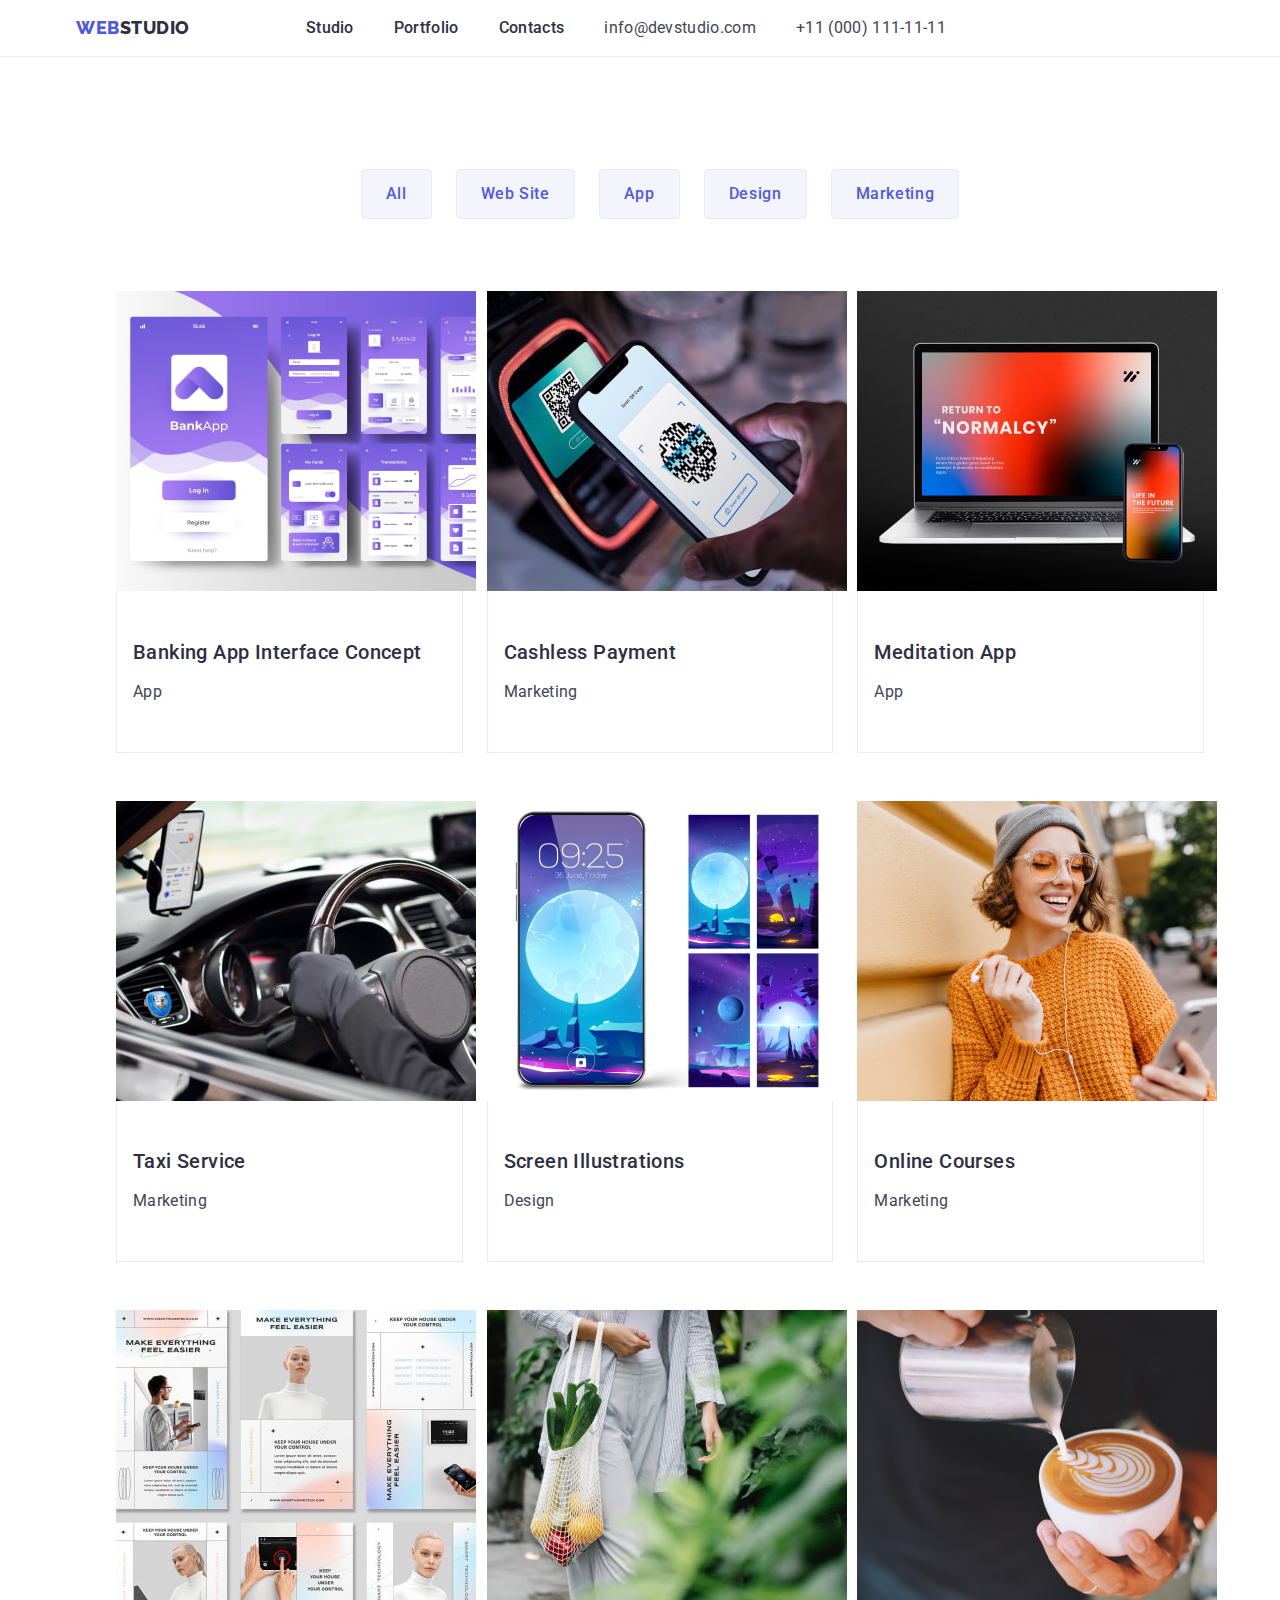
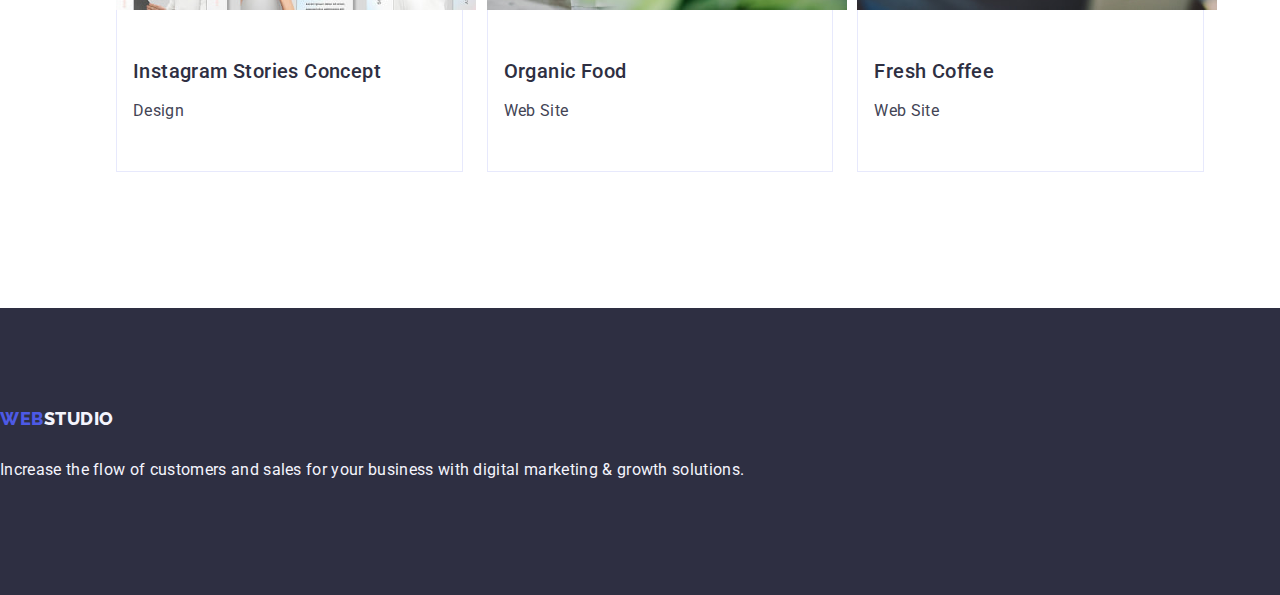
==== commit 40b222cc: "fix" ====
--- a/portfolio.html
+++ b/portfolio.html
@@ -58,8 +58,8 @@
 
     <!-- Main section -->
     <main>
-      <div class="container">
-        <section class="main-section">
+      <section class="main-section">
+        <div class="container">
           <h1 class="visually-hidden">Portfolio</h1>
           <ul class="portfolio-list list">
             <li>
@@ -84,7 +84,7 @@
           </ul>
           <!-- Our projects -->
           <ul class="projects-list list">
-            <li class="projects-list">
+            <li class="projects-list-item">
               <a class="link" href="./portfolio.html">
                 <img
                   src="./images/portfolio/img-1.jpg"
@@ -98,7 +98,7 @@
                 </div>
               </a>
             </li>
-            <li class="projects-list">
+            <li class="projects-list-item">
               <a class="link" href="./portfolio.html">
                 <img
                   src="./images/portfolio/img-2.jpg"
@@ -112,7 +112,7 @@
                 </div>
               </a>
             </li>
-            <li class="projects-list">
+            <li class="projects-list-item">
               <a class="link" href="./portfolio.html">
                 <img
                   src="./images/portfolio/img-3.jpg"
@@ -126,7 +126,7 @@
                 </div>
               </a>
             </li>
-            <li class="projects-list">
+            <li class="projects-list-item">
               <a class="link" href="./portfolio.html">
                 <img
                   src="./images/portfolio/img-4.jpg"
@@ -140,7 +140,7 @@
                 </div>
               </a>
             </li>
-            <li class="projects-list">
+            <li class="projects-list-item">
               <a class="link" href="./portfolio.html">
                 <img
                   src="./images/portfolio/img-5.jpg"
@@ -154,7 +154,7 @@
                 </div>
               </a>
             </li>
-            <li class="projects-list">
+            <li class="projects-list-item">
               <a class="link" href="./portfolio.html">
                 <img
                   src="./images/portfolio/img-6.jpg"
@@ -168,7 +168,7 @@
                 </div>
               </a>
             </li>
-            <li class="projects-list">
+            <li class="projects-list-item">
               <a class="link" href="./portfolio.html">
                 <img
                   src="./images/portfolio/img-7.jpg"
@@ -182,7 +182,7 @@
                 </div>
               </a>
             </li>
-            <li class="projects-list">
+            <li class="projects-list-item">
               <a class="link" href="./portfolio.html">
                 <img
                   src="./images/portfolio/img-8.jpg"
@@ -196,7 +196,7 @@
                 </div>
               </a>
             </li>
-            <li class="projects-list">
+            <li class="projects-list-item">
               <a class="link" href="./portfolio.html">
                 <img
                   src="./images/portfolio/img-9.jpg"
@@ -211,8 +211,8 @@
               </a>
             </li>
           </ul>
-        </section>
-      </div>
+        </div>
+      </section>
     </main>
     <!-- Footer -->
     <!-- Footer -->
--- a/css/styles.css
+++ b/css/styles.css
@@ -26,11 +26,13 @@
     list-style: none;
 }
 
+
 .container {
     max-width: 1158px;
     margin: 0 auto;
     padding: 0 15px;
 }
+
 
 .visually-hidden {
     position: absolute;
@@ -125,7 +127,7 @@
 }
 
 /* Hero section */
-.hero-section {
+.first-section {
     padding: 188px 0;
     background-color: var(--dark-color);
 }
@@ -196,7 +198,7 @@
 /* Workflow section */
 
 .workflow-section {
-    padding-bottom: 120px 0;
+    padding-bottom: 120px;
 }
 
 .workflow-title {
@@ -210,7 +212,7 @@
 }
 
 .workflow-list-item {
-    width: calc((100% - 48px) / 3);
+    width: calc((100% - 3 * 16px) / 3);
 }
 
 .workflow-list {
